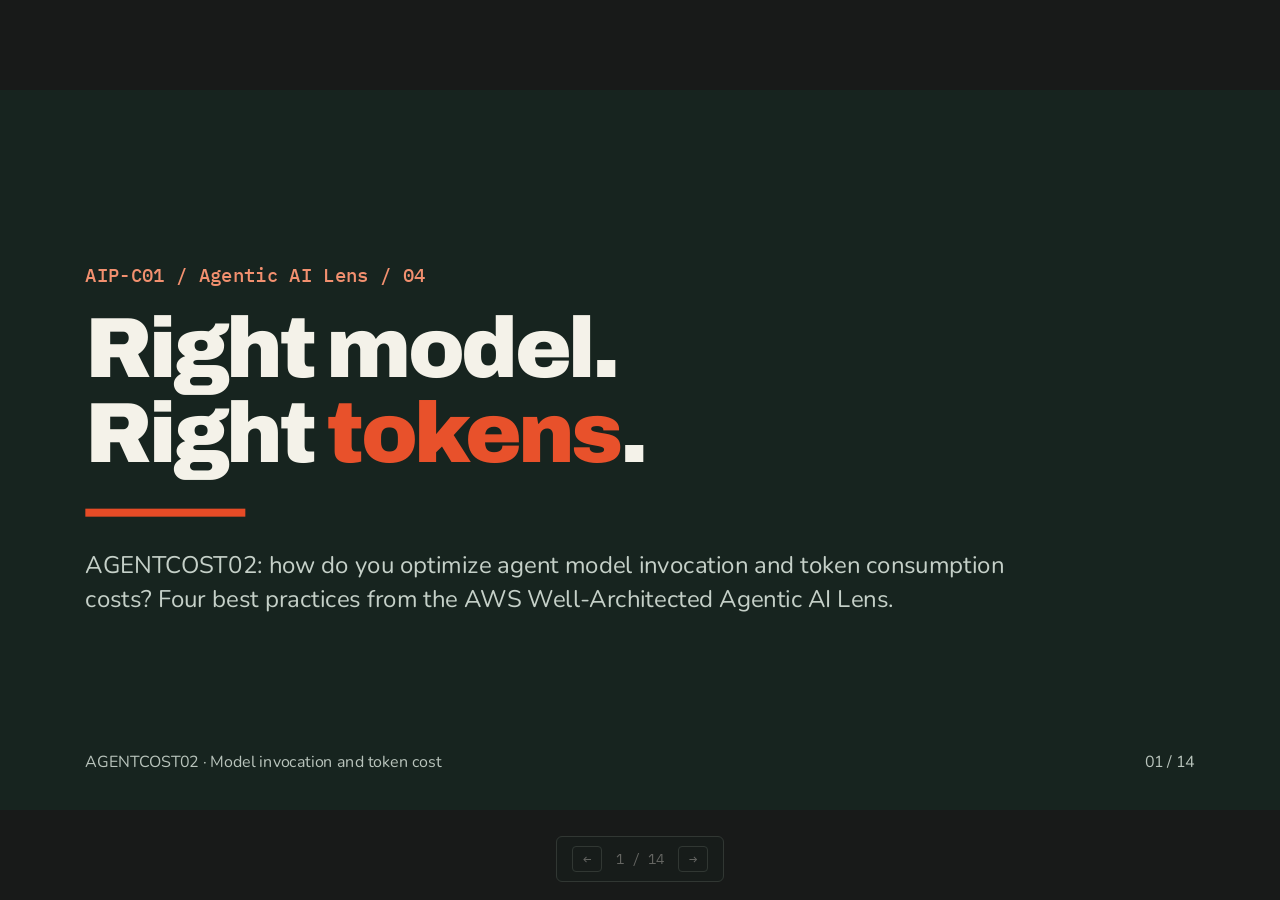
==== slides/04-agent-cost-models-tokens/index.html @ 296811a7 "Add AIP-C01 exam demos, slides, and coverage map - Add exam_app.py, a second Streamlit app with six " ====
<!doctype html>
<html lang="en">
<head>
<meta charset="utf-8"><meta name="viewport" content="width=device-width,initial-scale=1">
<title>Agent model and token cost — Right model, right tokens (AGENTCOST02)</title>
<link href="https://fonts.googleapis.com/css2?family=Archivo:wght@400;600;800;900&family=IBM+Plex+Mono:wght@400;500&family=Nunito:wght@400;600;700&display=swap" rel="stylesheet">
<style>
/* === FIXED 16:9 STAGE ===
   Slides are authored at 1920x1080 and scaled as a whole, like slides/01-bedrock-inference.
   Generated from the deck's shared stylesheet plus one <section> per slide. */
html,body{width:100%;height:100%;margin:0;overflow:hidden;background:#181a19}
.deck-viewport{position:fixed;inset:0;overflow:hidden;background:#181a19}
.deck-stage{position:absolute;left:0;top:0;width:1920px;height:1080px;overflow:hidden;transform-origin:0 0;background:#f4f2e9}
.slide{position:absolute;left:0;top:0;width:1920px;height:1080px;box-sizing:border-box;overflow:hidden;visibility:hidden;opacity:0;pointer-events:none}
.slide.active{visibility:visible;opacity:1;pointer-events:auto}
aside{display:none}
ul,ol{margin:0;padding-left:44px}

/* === SLIDE LOOK (shared deck.css) === */
/* How AWS SAM works: shared look. Palette matches slides/01-bedrock-inference.
   Light slide #f4f2e9, dark slide #17241f, accent #e64b26 (fills, large type),
   #b8330f for small accent text so it holds 4.5:1 on the light tone. */

body { font-family: 'Nunito', Arial, sans-serif; color: #17241f; }
h1, h2, h3, p { margin: 0; }

section { display: flex; flex-direction: column; padding: 128px 128px 160px; background: #f4f2e9; color: #17241f; }
section.dark { background: #17241f; color: #f4f2e9; }

/* Type scale: 128 / 72 / 40 / 30 / 26 / 24 */
h1 { font-family: 'Archivo', Arial, sans-serif; font-size: 128px; font-weight: 900; line-height: 1; letter-spacing: -5px; }
h2 { font-family: 'Archivo', Arial, sans-serif; font-size: 72px; font-weight: 800; line-height: 1.05; letter-spacing: -2px; }
h3 { font-family: 'Archivo', Arial, sans-serif; font-size: 40px; font-weight: 800; line-height: 1.1; letter-spacing: -1px; }

.eyebrow { font-family: 'IBM Plex Mono', 'Courier New', monospace; font-size: 28px; font-weight: 500; color: #b8330f; margin-bottom: 28px; }
section.dark .eyebrow { color: #f2906f; }
.accent { color: #e8512b; }
.hl { color: #f2906f; }
.lede { font-size: 36px; line-height: 1.4; color: #526057; }
section.dark .lede { color: #c5d0c8; }
.body { font-size: 30px; line-height: 1.4; color: #17241f; }
section.dark .body { color: #e6eae4; }
.stripe { width: 240px; height: 12px; background: #e64b26; margin: 48px 0; }

/* Footer: one pinned row */
.footer { position: absolute; left: 128px; bottom: 56px; width: 1664px; height: 32px; display: flex; justify-content: space-between; }
.footer p { font-size: 24px; color: #526057; }
section.dark .footer p { color: #b9c4bc; }

/* Card rows */
.cards { display: flex; gap: 32px; margin-top: 56px; }
.card { flex: 1; display: flex; flex-direction: column; gap: 18px; padding: 36px; background: #f9f8f1; border: 2px solid #c8cec3; }
.card .tag { font-family: 'IBM Plex Mono', 'Courier New', monospace; font-size: 24px; font-weight: 500; color: #b8330f; }
.cmd { font-family: 'IBM Plex Mono', 'Courier New', monospace; font-size: 24px; font-weight: 500; color: #17241f; background: #dce9d4; padding: 12px 16px; }
section.dark .card { background: #22332b; border-color: #3b4b43; }
section.dark .card .tag { color: #f2906f; }
section.dark .card .cmd { background: #2f433a; color: #f4f2e9; }

/* Statement band */
.band { margin-top: 48px; padding: 28px 36px; background: #17241f; color: #f4f2e9; font-size: 30px; line-height: 1.4; }
section.dark .band { background: #f4f2e9; color: #17241f; }

/* Pipeline of steps */
.flow { display: flex; margin-top: 56px; }
.step { flex: 1; display: flex; flex-direction: column; gap: 14px; padding: 32px 28px; background: #f9f8f1; border: 2px solid #c8cec3; }
.step .body { font-size: 28px; }
.step .num { font-family: 'IBM Plex Mono', 'Courier New', monospace; font-size: 28px; font-weight: 500; color: #b8330f; }
.step.final { background: #17241f; border-color: #17241f; color: #f4f2e9; }
.step.final .num { color: #f2906f; }
.step.final .cmd { background: #2f433a; color: #f4f2e9; }
.step.final .body { color: #e6eae4; }
.arrow { width: 64px; align-self: center; text-align: center; font-family: 'IBM Plex Mono', 'Courier New', monospace; font-size: 44px; font-weight: 500; color: #e64b26; }

/* Two columns */
.cols { display: flex; gap: 64px; margin-top: 56px; }
.col { flex: 1; display: flex; flex-direction: column; gap: 24px; }
.list { font-size: 32px; line-height: 1.4; color: #17241f; }
.list li { margin-top: 14px; margin-bottom: 14px; }

/* Terminal block */
.term { padding: 36px 40px; background: #17241f; }
.ln { font-family: 'IBM Plex Mono', 'Courier New', monospace; font-size: 26px; line-height: 1.55; color: #f4f2e9; }
.ln.dim { color: #a9b9ad; }
.ln.hot { color: #f2906f; }
.ln.i1 { padding-left: 36px; }
.ln.i2 { padding-left: 72px; }

/* Tables */
table { margin-top: 48px; width: 1664px; font-family: 'Nunito', Arial, sans-serif; font-size: 30px; color: #17241f; border-collapse: collapse; }
th, td { padding: 22px 24px; text-align: left; border-bottom: 1px solid #c8cec3; vertical-align: top; }
th { color: #526057; font-weight: 700; }

/* Architecture row */
.arch { display: flex; align-items: center; margin-top: 56px; }
.node { display: flex; flex-direction: column; gap: 10px; padding: 28px; background: #f9f8f1; border: 2px solid #c8cec3; }
.node.wide { flex: 1; }
.node.core { background: #dce9d4; border-color: #9fbf93; }
.node .tag { font-family: 'IBM Plex Mono', 'Courier New', monospace; font-size: 24px; font-weight: 500; color: #b8330f; }
.node h3 { font-size: 34px; }
.node .small { font-size: 26px; line-height: 1.35; color: #3b4a42; }
.arch .col { flex: 1.25; gap: 24px; }

/* === NAVIGATION === */
.deck-controls{position:fixed;left:50%;bottom:18px;transform:translateX(-50%);display:flex;align-items:center;gap:14px;padding:9px 15px;background:#17241f;color:#f4f2e9;border:1px solid #617165;border-radius:6px;font:14px 'IBM Plex Mono',monospace;white-space:nowrap;opacity:.35;transition:opacity .2s}
.deck-controls:hover,.deck-controls:focus-within{opacity:1}
.deck-controls button{font:inherit;color:inherit;background:none;border:1px solid #617165;border-radius:4px;padding:3px 10px;cursor:pointer}
.deck-controls button:hover{background:#2f433a}

/* === PRINT: one slide per page === */
@media print{
  @page{size:1920px 1080px;margin:0}
  html,body{width:1920px;height:auto;overflow:visible;background:#fff}
  .deck-viewport{position:static;overflow:visible}
  .deck-stage{position:static;width:auto;height:auto;transform:none!important;overflow:visible}
  .slide{position:relative;visibility:visible;opacity:1;pointer-events:auto;break-after:page;page-break-after:always}
  .slide:last-child{break-after:auto;page-break-after:auto}
  .deck-controls{display:none!important}
}

/* === Additions for the Agentic AI Lens cost decks === */
.stat { display: flex; flex-direction: column; gap: 8px; padding: 26px 34px; background: #f9f8f1; border: 2px solid #c8cec3; }
.stat .big { font-family: 'Archivo', Arial, sans-serif; font-size: 84px; font-weight: 900; line-height: 1; letter-spacing: -3px; color: #e64b26; }
.stat .body { font-size: 26px; line-height: 1.35; }
section.dark .stat { background: #22332b; border-color: #3b4b43; }
section.dark table, section.dark th, section.dark td { color: #e6eae4; border-color: #3b4b43; }
section.dark th { color: #c5d0c8; }
.rk { font-family: 'IBM Plex Mono', 'Courier New', monospace; font-size: 24px; font-weight: 500; color: #3b4a42; }
.rk.hi { color: #b8330f; font-weight: 700; }
section.dark .rk.hi { color: #f2906f; }
td .mono { font-family: 'IBM Plex Mono', 'Courier New', monospace; font-size: 0.86em; color: #b8330f; }
.col.narrow { flex: .7; }
.cards.tight { gap: 24px; }
.cards.tight .card { padding: 30px; }
.cards.tight .body { font-size: 26px; }
</style>
</head>
<body>
<div class="deck-viewport"><main class="deck-stage" id="deckStage">
<section id="cover" class="slide dark" style="justify-content: center;">
<p class="eyebrow">AIP-C01 / Agentic AI Lens / 04</p>
<h1>Right model.<br>Right <span class="accent">tokens</span>.</h1>
<div class="stripe"></div>
<p class="lede" style="width: 1400px;">AGENTCOST02: how do you optimize agent model invocation and token consumption costs? Four best practices from the AWS Well-Architected Agentic AI Lens.</p>
<div class="footer"><p>AGENTCOST02 · Model invocation and token cost</p><p>01 / 14</p></div>
<aside>Frame the talk: foundation model spend can dominate an agentic budget. This deck covers what each call costs: which model, how many tokens, whether you needed to call at all, and whether a customized model would be cheaper. The previous deck (AGENTCOST01) covers how many calls the reasoning loop makes.</aside>
</section>
<section id="question" class="slide">
<p class="eyebrow">01 / The question</p>
<h2>Model calls dominate the bill.</h2>
<div class="cards">
<div class="card"><p class="tag">MATCH</p><h3>Fit model to task</h3><p class="body">Cheap models for routine classification and formatting. Premium models only where the reasoning needs them.</p></div>
<div class="card"><p class="tag">TRIM</p><h3>Shrink every call</h3><p class="body">Keep prompts, tool descriptions and output length to the minimum that preserves decision quality.</p></div>
<div class="card"><p class="tag">REUSE</p><h3>Cache and specialize</h3><p class="body">Serve repeats from caches. Run high-volume recurring tasks on customized models.</p></div>
</div>
<div class="band">Measure <span class="hl">cost per correct response</span>, token use, cache hit rate and escalation rate, per model tier.</div>
<div class="footer"><p>AGENTCOST02 · Model invocation and token cost</p><p>02 / 14</p></div>
<aside>The Lens says teams that right-size model selection to task complexity and optimize token consumption per invocation can reduce cost without sacrificing decision quality. The common issues are: every call defaults to the most capable model, system prompts and tool catalogs grow unreviewed, caching is treated as one-time setup, customization is pursued on low-volume work where training never pays back, and cost is tracked only in aggregate.</aside>
</section>
<section id="map" class="slide">
<p class="eyebrow">02 / The four practices</p>
<h2>One question, four levers.</h2>
<table style="font-size: 28px;">
<tr><th style="width: 15%;">ID</th><th style="width: 33%;">Practice</th><th style="width: 12%;">Risk</th><th style="width: 40%;">The lever</th></tr>
<tr><td><span class="mono">BP01</span></td><td>Tiered model selection</td><td><span class="rk hi">High</span></td><td>Cheapest capable model, escalate on doubt</td></tr>
<tr><td><span class="mono">BP02</span></td><td>Efficient prompts</td><td><span class="rk">Medium</span></td><td>Compress, load tools dynamically, cap output</td></tr>
<tr><td><span class="mono">BP03</span></td><td>Intelligent caching</td><td><span class="rk hi">High</span></td><td>Prompt, semantic and plan-template caches</td></tr>
<tr><td><span class="mono">BP04</span></td><td>Model customization</td><td><span class="rk hi">High</span></td><td>Smaller specialist for high-volume tasks</td></tr>
</table>
<div class="band">Three of the four are rated <span class="hl">High</span> risk if not established.</div>
<div class="footer"><p>AGENTCOST02 · Model invocation and token cost</p><p>03 / 14</p></div>
<aside>Each is a numbered best practice under AGENTCOST02. The risk column is the Lens rating for not establishing the practice: High for tiered model selection, caching and customization, Medium for prompt engineering.</aside>
</section>
<section id="bp01-tiers" class="slide">
<p class="eyebrow">BP01 / Tiered selection</p>
<h2>Classify the task, then pick the tier.</h2>
<table style="font-size: 28px;">
<tr><th style="width: 18%;">Tier</th><th style="width: 52%;">Typical work</th><th style="width: 30%;">Example score</th></tr>
<tr><td>Simple</td><td>Classification, format conversion, intent extraction</td><td><span class="mono">below 0.3</span></td></tr>
<tr><td>Moderate</td><td>Multi-step reasoning, summarization</td><td><span class="mono">0.3 to 0.7</span></td></tr>
<tr><td>Complex</td><td>Open-ended analysis, multi-constraint optimization</td><td><span class="mono">above 0.7</span></td></tr>
</table>
<div class="band">A pre-classifier scores input length, format, constraint count and reasoning depth. It must <span class="hl">cost less than the tier price gap</span>.</div>
<div class="footer"><p>AGENTCOST02 · Model invocation and token cost</p><p>04 / 14</p></div>
<aside>Treating every invocation the same means paying complex-class prices for lightweight work. The pre-classifier can be rules or a small model. The score thresholds shown are the example values from the Lens, so tune them to your own task distribution. Also route document extraction to Amazon Bedrock Data Automation and audio interactions to Amazon Nova Sonic instead of sending raw images or audio to an expensive general-purpose model.</aside>
</section>
<section id="bp01-cascade" class="slide">
<p class="eyebrow">BP01 / Cascade</p>
<h2>Escalate on doubt, not by default.</h2>
<div class="flow">
<div class="step"><p class="num">01</p><h3>Try low</h3><p class="body">The cheapest capable model answers and self-assesses a confidence score.</p></div>
<p class="arrow">→</p>
<div class="step"><p class="num">02</p><h3>Escalate</h3><p class="body">Below threshold, move up one tier. Do not retry at the same tier.</p></div>
<p class="arrow">→</p>
<div class="step"><p class="num">03</p><h3>Fall back</h3><p class="body">Primary, secondary, tertiary models. Timeout or failure moves up a tier.</p></div>
<p class="arrow">→</p>
<div class="step final"><p class="num">04</p><h3>Review</h3><p class="body">Quarterly: inspect escalation rates in Cost Explorer and CloudWatch.</p></div>
</div>
<div class="band">Benchmark with <span class="hl">AgentCore Evaluations</span> on your own task mix, measuring cost per correct response.</div>
<div class="footer"><p>AGENTCOST02 · Model invocation and token cost</p><p>05 / 14</p></div>
<aside>Cascading means the lower-tier model returns a self-assessed confidence and the request escalates only below the configured threshold. Fallback chains per task category move up a tier on timeout or failure instead of retrying the same model. Review routing policies quarterly using AWS Cost Explorer and CloudWatch dashboards, and adjust tiers when thresholds look mis-tuned. Specialized models can be both more accurate and cheaper than general-purpose ones for domain tasks, so include them in the benchmark.</aside>
</section>
<section id="bp01-pricing" class="slide">
<p class="eyebrow">BP01 / Pricing tier</p>
<h2>Pricing tier is a separate dial from model size.</h2>
<div class="cards tight">
<div class="card"><p class="tag">FLEX</p><h3>Dev and test</h3><p class="body">For development and testing.</p></div>
<div class="card"><p class="tag">STANDARD</p><h3>Production</h3><p class="body">For production agents.</p></div>
<div class="card"><p class="tag">PRIORITY</p><h3>Latency-critical</h3><p class="body">Only for user-facing interactions that need it.</p></div>
<div class="card"><p class="tag">BATCH</p><h3>Up to 50% off</h3><p class="body">Reports, enrichment and offline evaluation.</p></div>
<div class="card"><p class="tag">RESERVED</p><h3>30 to 50% off</h3><p class="body">Commit for steady, high-volume workloads.</p></div>
</div>
<div class="band">Use <span class="hl">Amazon Bedrock batch inference</span> for anything that does not need an immediate answer.</div>
<div class="footer"><p>AGENTCOST02 · Model invocation and token cost</p><p>06 / 14</p></div>
<aside>Select the pricing tier per environment: Flex for development and testing, Standard for production, and Priority only for latency-sensitive user-facing agents. Batch inference can save up to 50 percent for non-time-sensitive work such as report generation, data enrichment and offline evaluation. Reserved Tier commitments are quoted at 30 to 50 percent savings for consistent high-volume workloads. Treat the percentages as the Lens's guidance and check current Bedrock pricing before you plan around them.</aside>
</section>
<section id="bp02" class="slide">
<p class="eyebrow">BP02 / Prompt engineering</p>
<h2>Every prompt token is paid on every call.</h2>
<div class="cols">
<div class="col narrow">
<div class="card"><p class="tag">SUGGESTED CONTEXT SPLIT</p>
<table style="margin-top: 0; width: 100%; font-size: 28px;">
<tr><td>System prompt</td><td><span class="mono">20 to 30%</span></td></tr>
<tr><td>User context</td><td><span class="mono">30 to 40%</span></td></tr>
<tr><td>Few-shot examples</td><td><span class="mono">10 to 20%</span></td></tr>
<tr><td>Agent scratchpad</td><td><span class="mono">20 to 30%</span></td></tr>
</table></div>
</div>
<div class="col">
<ul class="list" style="font-size: 30px;">
<li>Replace verbose instructions with structured directives.</li>
<li>Go zero-shot first. Add two or three examples chosen by semantic similarity.</li>
<li>State the output format and maximum length, and set a hard token cap.</li>
</ul>
</div>
</div>
<div class="band">Compression is a <span class="hl">fixed-cost cut</span>: it compounds across every invocation.</div>
<div class="footer"><p>AGENTCOST02 · Model invocation and token cost</p><p>07 / 14</p></div>
<aside>Audit prompts with AgentCore Observability to measure token footprints, then tighten role definitions and remove redundancy. The context split is the suggested allocation from the Lens, not a rule: system prompt 20 to 30 percent, user context 30 to 40, few-shot examples 10 to 20, agent scratchpad 20 to 30. Explicit formatting directives control output cost, and model-specific token limit parameters put a hard cap on response size.</aside>
</section>
<section id="bp02-steps" class="slide">
<p class="eyebrow">BP02 / Steps</p>
<h2>Six steps to a lean prompt.</h2>
<table style="font-size: 24px; margin-top: 36px;">
<tr><th style="width: 4%;">#</th><th style="width: 29%;">Step</th><th style="width: 40%;">What to do</th><th style="width: 27%;">AWS service</th></tr>
<tr><td>1</td><td>Audit and compress</td><td>Measure token footprint first</td><td><span class="mono">AgentCore Observability</span></td></tr>
<tr><td>2</td><td>Load tools dynamically</td><td>Show only relevant tools per call</td><td><span class="mono">Gateway Semantic Tool Selection</span></td></tr>
<tr><td>3</td><td>Constrain output</td><td>Format directives plus token limits</td><td>Model parameters</td></tr>
<tr><td>4</td><td>Manage multi-turn state</td><td>No hand-built history</td><td><span class="mono">AgentCore Memory</span></td></tr>
<tr><td>5</td><td>Trim few-shot examples</td><td>Two or three, by similarity</td><td><span class="mono">Amazon S3</span> library</td></tr>
<tr><td>6</td><td>Version prompts</td><td>Tokens and success rate per version</td><td><span class="mono">Cost Explorer</span> review</td></tr>
</table>
<div class="footer"><p>AGENTCOST02 · Model invocation and token cost</p><p>08 / 14</p></div>
<aside>Step two is where tool catalogs stop growing the fixed cost: AgentCore Gateway uses MCP-based Semantic Tool Selection to present only relevant tools, and tool descriptions are compressed to a name, a one-sentence description and a concise parameter schema. Step five loads examples dynamically from an Amazon S3 hosted library by semantic similarity. Step six treats prompts as versioned artifacts, recording token count, task success rate and cost per task for each version, with a monthly review of cumulative savings against cost-per-task targets.</aside>
</section>
<section id="bp03" class="slide">
<p class="eyebrow">BP03 / Caching</p>
<h2>Cache at three layers.</h2>
<div class="cards">
<div class="card"><p class="tag">PROMPT CACHE</p><h3>Stable prefix</h3><p class="body">Bedrock prompt caching for system prompts and tool descriptions. Dynamic content breaks the prefix, so move it out.</p></div>
<div class="card"><p class="tag">SEMANTIC CACHE</p><h3>Equivalent requests</h3><p class="body">Embed the request, search OpenSearch Serverless, and reuse the answer above a similarity threshold such as cosine 0.95.</p></div>
<div class="card"><p class="tag">PLAN TEMPLATES</p><h3>Recurring plans</h3><p class="body">Key plans by task type and parameter signature, then fill in current parameters instead of re-planning.</p></div>
</div>
<div class="band">Each layer fails differently: <span class="hl">broken prefixes, weak thresholds, one-size TTLs</span>.</div>
<div class="footer"><p>AGENTCOST02 · Model invocation and token cost</p><p>09 / 14</p></div>
<aside>Prompt caching is the highest-impact layer for large stable system prompts; turn it on for agents whose system prompts exceed about 1,000 tokens. A higher similarity threshold reduces false positives but also reduces hit rate, so set it per task type. Plan template examples from the Lens are an onboarding checklist, a support triage decomposition and a reporting workflow plan.</aside>
</section>
<section id="bp03-keep" class="slide">
<p class="eyebrow">BP03 / Keep it honest</p>
<h2>Caches need invalidation and alarms.</h2>
<div class="cols">
<div class="col">
<ul class="list" style="font-size: 30px;">
<li>Purge entries on events when source data changes, so aggressive caching is safe for moderately volatile data.</li>
<li>Set a TTL per task type, so time-sensitive data is not served stale.</li>
<li>Accept quantized embeddings only if task success drops less than 2%.</li>
<li>Alarm on hit rate per layer in CloudWatch.</li>
</ul>
</div>
<div class="col narrow">
<div class="card"><p class="tag">ANTI-PATTERNS</p><p class="body">Identical prompts at full input price.</p><p class="body">Exact-match lookups that miss rephrased requests.</p><p class="body">One TTL for every task.</p></div>
</div>
</div>
<div class="footer"><p>AGENTCOST02 · Model invocation and token cost</p><p>10 / 14</p></div>
<aside>Event-driven invalidation purges entries when source data changes. Build CloudWatch dashboards and alarms for hit rates across the prompt, semantic and plan-template caches, and use AWS Cost Explorer for the savings view. AgentCore Memory session identifiers also keep multi-turn state without manual history concatenation, which is a related way to stop re-sending the same tokens.</aside>
</section>
<section id="bp04-math" class="slide">
<p class="eyebrow">BP04 / Customization</p>
<h2>Customize only when it pays back.</h2>
<div class="cols">
<div class="col">
<div class="term">
<p class="ln dim">break-even (months) =</p>
<p class="ln hot">(training + quarterly refresh × quarters)</p>
<p class="ln hot">÷ monthly inference savings</p>
<p class="ln dim">&nbsp;</p>
<p class="ln">$5,000 run, $400/month saved</p>
<p class="ln hot">→ break-even at month 13</p>
</div>
<p class="body">Acceptable for a multi-year workload, not for an experiment.</p>
</div>
<div class="col narrow">
<div class="stat"><p class="big">$500+</p><p class="body">monthly inference cost for the task</p></div>
<div class="stat"><p class="big">10k+</p><p class="body">invocations a month: typically 6 to 12 months to break even</p></div>
</div>
</div>
<div class="footer"><p>AGENTCOST02 · Model invocation and token cost</p><p>11 / 14</p></div>
<aside>Start with the break-even analysis. The Lens example says monthly inference cost above 500 dollars and volume above 10,000 invocations a month typically reaches break-even within 6 to 12 months. The worked example in the formula is a 5,000 dollar training run saving 400 dollars a month: 5,000 divided by 400 is 12.5, so it breaks even at month 13, ignoring refresh cost. Customization pays off when volume and task stability are both high, and it does not pay off on low-volume categories.</aside>
</section>
<section id="bp04-flow" class="slide">
<p class="eyebrow">BP04 / Pipeline</p>
<h2>Treat customization as a pipeline.</h2>
<div class="flow">
<div class="step"><p class="num">01</p><h3>Curate</h3><p class="body">500 to 1,000 examples per task from filtered production logs: no errors, p50 to p90 latency. Store in S3.</p></div>
<p class="arrow">→</p>
<div class="step"><p class="num">02</p><h3>Train</h3><p class="body">Distill a large teacher into a small student. Bedrock customization, or SageMaker AI with QLoRA.</p></div>
<p class="arrow">→</p>
<div class="step"><p class="num">03</p><h3>A/B test</h3><p class="body">Custom Model Import, then split traffic in AgentCore Runtime. Score both arms with Evaluations.</p></div>
<p class="arrow">→</p>
<div class="step final"><p class="num">04</p><h3>Refresh</h3><p class="body">Quarterly retrain. A/B validation is the promotion gate.</p></div>
</div>
<div class="band">Track latency, token cost and quality side by side, so savings never <span class="hl">mask a quality drop</span>.</div>
<div class="footer"><p>AGENTCOST02 · Model invocation and token cost</p><p>12 / 14</p></div>
<aside>Training data comes from filtered production logs of high-confidence, successful completions, with a sample reviewed manually; the Lens warns against fine-tuning on synthetic data that misrepresents production. QLoRA quantizes base weights to four bits and trains only adapters, which makes single-GPU fine-tuning practical. Options named are Amazon Bedrock model customization jobs, Amazon SageMaker AI Training Jobs with QLoRA, and Amazon Bedrock Custom Model Import. Customization is a pipeline, not a one-off project: schedule quarterly refreshes and gate promotion on A/B validation so drift does not compound silently.</aside>
</section>
<section id="anti" class="slide dark">
<p class="eyebrow">Watch for these</p>
<h2>Anti-patterns across the four.</h2>
<div class="cards tight">
<div class="card"><p class="tag">BP01</p><h3>One big model</h3><p class="body">Largest model for every task. Hard-coded assignments. No per-tier cost view.</p></div>
<div class="card"><p class="tag">BP02</p><h3>Bloated prompts</h3><p class="body">Long personas. Every tool on every call. Unbounded output. Unversioned prompts.</p></div>
<div class="card"><p class="tag">BP03</p><h3>Naive caching</h3><p class="body">Full-price repeats. Exact-match only. A single TTL for all tasks.</p></div>
<div class="card"><p class="tag">BP04</p><h3>Premature training</h3><p class="body">Synthetic data. Low-volume tasks. One-off projects. Traffic moved without A/B tests.</p></div>
</div>
<div class="band">Aggregate-only cost tracking hides these. <b>Break costs down by model tier.</b></div>
<div class="footer"><p>AGENTCOST02 · Model invocation and token cost</p><p>13 / 14</p></div>
<aside>Read across the four. BP01 uses the largest model everywhere and cannot see cost by tier. BP02 treats prompts as uncontrolled strings. BP03 caches by exact match or with one TTL. BP04 customizes models for work that will never repay the training cost or without validating quality.</aside>
</section>
<section id="metrics" class="slide dark">
<p class="eyebrow">Operate</p>
<h2>Track four numbers per model tier.</h2>
<table style="font-size: 28px;">
<tr><th style="width: 38%;">Metric</th><th style="width: 44%;">What it tells you</th><th style="width: 18%;">Practice</th></tr>
<tr><td>Cost per correct response</td><td>Whether a tier is worth its price</td><td><span class="mono">BP01</span></td></tr>
<tr><td>Escalation rate</td><td>Whether tier thresholds are mis-tuned</td><td><span class="mono">BP01</span></td></tr>
<tr><td>Cost per task, by prompt version</td><td>Whether compression is paying off</td><td><span class="mono">BP02</span></td></tr>
<tr><td>Cache hit rate, per layer</td><td>Whether caches are going stale</td><td><span class="mono">BP03</span></td></tr>
</table>
<div class="band">Related: AGENTCOST01, AGENTCOST03, AGENTCOST05. Source: AWS Well-Architected Agentic AI Lens.</div>
<div class="footer"><p>AGENTCOST02 · Model invocation and token cost</p><p>14 / 14</p></div>
<aside>Close on measurement. The Lens names cost per correct response, token consumption, cache hit rate and cascade escalation rate as the things to track per model tier. For customized models, add inference savings alongside decision quality so a cheaper tier never hides a quality loss. The best practices cross-reference AGENTCOST01, AGENTCOST03 and AGENTCOST05; see the related list on each practice page. Source for the whole deck: the AGENTCOST02 pages of the AWS Well-Architected Framework Agentic AI Lens.</aside>
</section>
</main></div>
<nav class="deck-controls" aria-label="Slide navigation"><button id="prev" aria-label="Previous slide">←</button><span id="counter" aria-live="polite"></span><button id="next" aria-label="Next slide">→</button></nav>
<script>
/* Arrow keys, PageUp/PageDown, Space, Home and End move between slides; the slide number is kept in the URL hash. */
(function () {
  var slides = Array.prototype.slice.call(document.querySelectorAll('.slide'));
  var stage = document.getElementById('deckStage');
  var counter = document.getElementById('counter');
  var current = 0;
  function fit() {
    var f = Math.min(innerWidth / 1920, innerHeight / 1080);
    stage.style.transform = 'translate(' + (innerWidth - 1920 * f) / 2 + 'px,' + (innerHeight - 1080 * f) / 2 + 'px) scale(' + f + ')';
  }
  function show(n) {
    current = Math.max(0, Math.min(n, slides.length - 1));
    slides.forEach(function (s, k) {
      s.classList.toggle('active', k === current);
      s.setAttribute('aria-hidden', String(k !== current));
    });
    counter.textContent = (current + 1) + ' / ' + slides.length;
    try { history.replaceState(null, '', '#' + (current + 1)); } catch (e) {}
  }
  document.getElementById('prev').onclick = function () { show(current - 1); };
  document.getElementById('next').onclick = function () { show(current + 1); };
  addEventListener('keydown', function (e) {
    if (e.metaKey || e.ctrlKey || e.altKey) return;
    var k = e.key;
    if (k === 'ArrowRight' || k === 'PageDown' || k === ' ') { e.preventDefault(); show(current + 1); }
    else if (k === 'ArrowLeft' || k === 'PageUp') { e.preventDefault(); show(current - 1); }
    else if (k === 'Home') show(0);
    else if (k === 'End') show(slides.length - 1);
  });
  addEventListener('resize', fit);
  fit();
  show((parseInt(location.hash.slice(1), 10) || 1) - 1);
})();
</script>
</body>
</html>
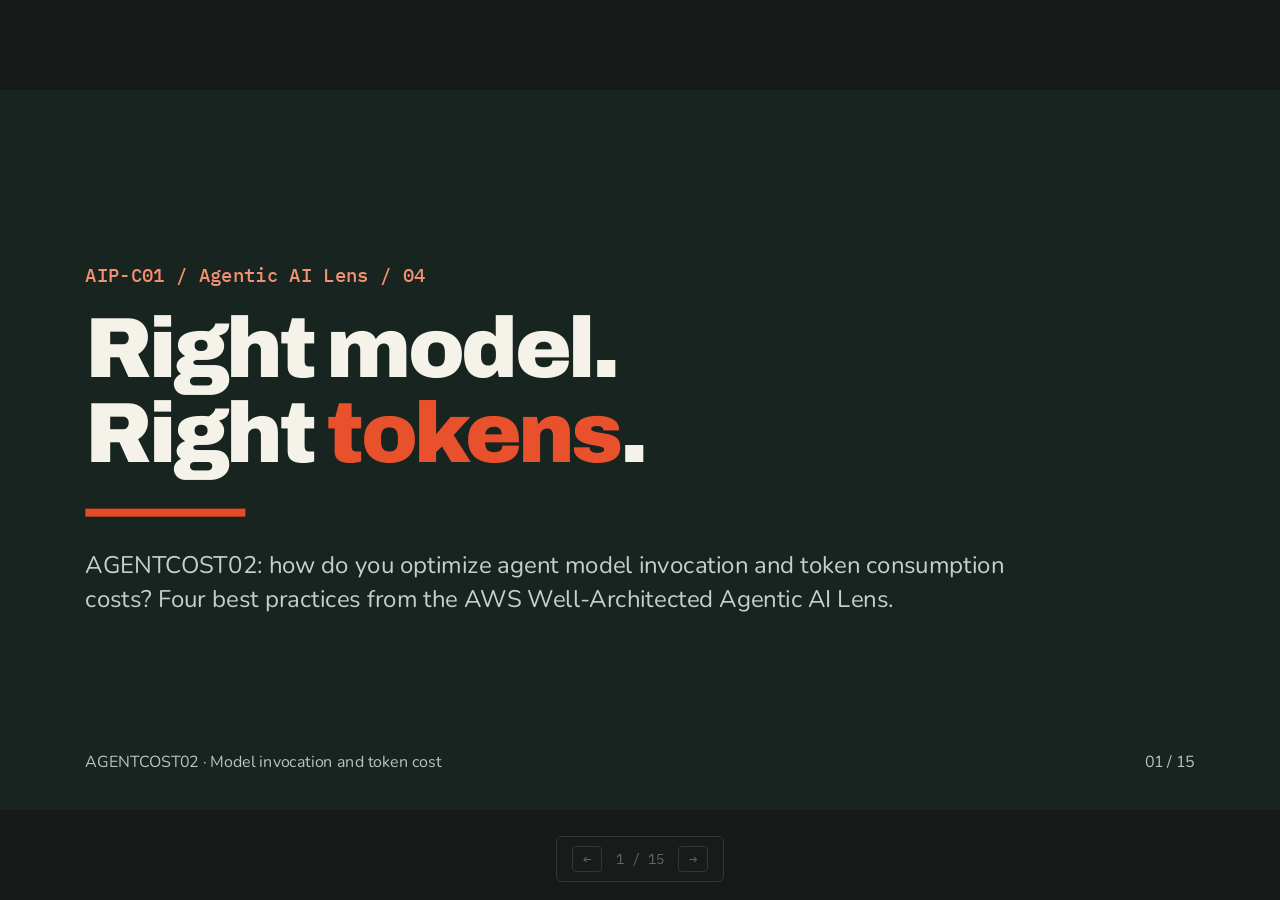
==== commit ac98f0f4: "Add MkDocs study site built from docs and slide decks - Add mkdocs.yml with MkDocs Material and a da" ====
--- a/slides/04-agent-cost-models-tokens/index.html
+++ b/slides/04-agent-cost-models-tokens/index.html
@@ -141,7 +141,7 @@
 <h1>Right model.<br>Right <span class="accent">tokens</span>.</h1>
 <div class="stripe"></div>
 <p class="lede" style="width: 1400px;">AGENTCOST02: how do you optimize agent model invocation and token consumption costs? Four best practices from the AWS Well-Architected Agentic AI Lens.</p>
-<div class="footer"><p>AGENTCOST02 · Model invocation and token cost</p><p>01 / 14</p></div>
+<div class="footer"><p>AGENTCOST02 · Model invocation and token cost</p><p>01 / 15</p></div>
 <aside>Frame the talk: foundation model spend can dominate an agentic budget. This deck covers what each call costs: which model, how many tokens, whether you needed to call at all, and whether a customized model would be cheaper. The previous deck (AGENTCOST01) covers how many calls the reasoning loop makes.</aside>
 </section>
 <section id="question" class="slide">
@@ -153,7 +153,7 @@
 <div class="card"><p class="tag">REUSE</p><h3>Cache and specialize</h3><p class="body">Serve repeats from caches. Run high-volume recurring tasks on customized models.</p></div>
 </div>
 <div class="band">Measure <span class="hl">cost per correct response</span>, token use, cache hit rate and escalation rate, per model tier.</div>
-<div class="footer"><p>AGENTCOST02 · Model invocation and token cost</p><p>02 / 14</p></div>
+<div class="footer"><p>AGENTCOST02 · Model invocation and token cost</p><p>02 / 15</p></div>
 <aside>The Lens says teams that right-size model selection to task complexity and optimize token consumption per invocation can reduce cost without sacrificing decision quality. The common issues are: every call defaults to the most capable model, system prompts and tool catalogs grow unreviewed, caching is treated as one-time setup, customization is pursued on low-volume work where training never pays back, and cost is tracked only in aggregate.</aside>
 </section>
 <section id="map" class="slide">
@@ -167,7 +167,7 @@
 <tr><td><span class="mono">BP04</span></td><td>Model customization</td><td><span class="rk hi">High</span></td><td>Smaller specialist for high-volume tasks</td></tr>
 </table>
 <div class="band">Three of the four are rated <span class="hl">High</span> risk if not established.</div>
-<div class="footer"><p>AGENTCOST02 · Model invocation and token cost</p><p>03 / 14</p></div>
+<div class="footer"><p>AGENTCOST02 · Model invocation and token cost</p><p>03 / 15</p></div>
 <aside>Each is a numbered best practice under AGENTCOST02. The risk column is the Lens rating for not establishing the practice: High for tiered model selection, caching and customization, Medium for prompt engineering.</aside>
 </section>
 <section id="bp01-tiers" class="slide">
@@ -180,7 +180,7 @@
 <tr><td>Complex</td><td>Open-ended analysis, multi-constraint optimization</td><td><span class="mono">above 0.7</span></td></tr>
 </table>
 <div class="band">A pre-classifier scores input length, format, constraint count and reasoning depth. It must <span class="hl">cost less than the tier price gap</span>.</div>
-<div class="footer"><p>AGENTCOST02 · Model invocation and token cost</p><p>04 / 14</p></div>
+<div class="footer"><p>AGENTCOST02 · Model invocation and token cost</p><p>04 / 15</p></div>
 <aside>Treating every invocation the same means paying complex-class prices for lightweight work. The pre-classifier can be rules or a small model. The score thresholds shown are the example values from the Lens, so tune them to your own task distribution. Also route document extraction to Amazon Bedrock Data Automation and audio interactions to Amazon Nova Sonic instead of sending raw images or audio to an expensive general-purpose model.</aside>
 </section>
 <section id="bp01-cascade" class="slide">
@@ -196,7 +196,7 @@
 <div class="step final"><p class="num">04</p><h3>Review</h3><p class="body">Quarterly: inspect escalation rates in Cost Explorer and CloudWatch.</p></div>
 </div>
 <div class="band">Benchmark with <span class="hl">AgentCore Evaluations</span> on your own task mix, measuring cost per correct response.</div>
-<div class="footer"><p>AGENTCOST02 · Model invocation and token cost</p><p>05 / 14</p></div>
+<div class="footer"><p>AGENTCOST02 · Model invocation and token cost</p><p>05 / 15</p></div>
 <aside>Cascading means the lower-tier model returns a self-assessed confidence and the request escalates only below the configured threshold. Fallback chains per task category move up a tier on timeout or failure instead of retrying the same model. Review routing policies quarterly using AWS Cost Explorer and CloudWatch dashboards, and adjust tiers when thresholds look mis-tuned. Specialized models can be both more accurate and cheaper than general-purpose ones for domain tasks, so include them in the benchmark.</aside>
 </section>
 <section id="bp01-pricing" class="slide">
@@ -210,7 +210,7 @@
 <div class="card"><p class="tag">RESERVED</p><h3>30 to 50% off</h3><p class="body">Commit for steady, high-volume workloads.</p></div>
 </div>
 <div class="band">Use <span class="hl">Amazon Bedrock batch inference</span> for anything that does not need an immediate answer.</div>
-<div class="footer"><p>AGENTCOST02 · Model invocation and token cost</p><p>06 / 14</p></div>
+<div class="footer"><p>AGENTCOST02 · Model invocation and token cost</p><p>06 / 15</p></div>
 <aside>Select the pricing tier per environment: Flex for development and testing, Standard for production, and Priority only for latency-sensitive user-facing agents. Batch inference can save up to 50 percent for non-time-sensitive work such as report generation, data enrichment and offline evaluation. Reserved Tier commitments are quoted at 30 to 50 percent savings for consistent high-volume workloads. Treat the percentages as the Lens's guidance and check current Bedrock pricing before you plan around them.</aside>
 </section>
 <section id="bp02" class="slide">
@@ -235,7 +235,7 @@
 </div>
 </div>
 <div class="band">Compression is a <span class="hl">fixed-cost cut</span>: it compounds across every invocation.</div>
-<div class="footer"><p>AGENTCOST02 · Model invocation and token cost</p><p>07 / 14</p></div>
+<div class="footer"><p>AGENTCOST02 · Model invocation and token cost</p><p>07 / 15</p></div>
 <aside>Audit prompts with AgentCore Observability to measure token footprints, then tighten role definitions and remove redundancy. The context split is the suggested allocation from the Lens, not a rule: system prompt 20 to 30 percent, user context 30 to 40, few-shot examples 10 to 20, agent scratchpad 20 to 30. Explicit formatting directives control output cost, and model-specific token limit parameters put a hard cap on response size.</aside>
 </section>
 <section id="bp02-steps" class="slide">
@@ -250,7 +250,7 @@
 <tr><td>5</td><td>Trim few-shot examples</td><td>Two or three, by similarity</td><td><span class="mono">Amazon S3</span> library</td></tr>
 <tr><td>6</td><td>Version prompts</td><td>Tokens and success rate per version</td><td><span class="mono">Cost Explorer</span> review</td></tr>
 </table>
-<div class="footer"><p>AGENTCOST02 · Model invocation and token cost</p><p>08 / 14</p></div>
+<div class="footer"><p>AGENTCOST02 · Model invocation and token cost</p><p>08 / 15</p></div>
 <aside>Step two is where tool catalogs stop growing the fixed cost: AgentCore Gateway uses MCP-based Semantic Tool Selection to present only relevant tools, and tool descriptions are compressed to a name, a one-sentence description and a concise parameter schema. Step five loads examples dynamically from an Amazon S3 hosted library by semantic similarity. Step six treats prompts as versioned artifacts, recording token count, task success rate and cost per task for each version, with a monthly review of cumulative savings against cost-per-task targets.</aside>
 </section>
 <section id="bp03" class="slide">
@@ -262,8 +262,35 @@
 <div class="card"><p class="tag">PLAN TEMPLATES</p><h3>Recurring plans</h3><p class="body">Key plans by task type and parameter signature, then fill in current parameters instead of re-planning.</p></div>
 </div>
 <div class="band">Each layer fails differently: <span class="hl">broken prefixes, weak thresholds, one-size TTLs</span>.</div>
-<div class="footer"><p>AGENTCOST02 · Model invocation and token cost</p><p>09 / 14</p></div>
+<div class="footer"><p>AGENTCOST02 · Model invocation and token cost</p><p>09 / 15</p></div>
 <aside>Prompt caching is the highest-impact layer for large stable system prompts; turn it on for agents whose system prompts exceed about 1,000 tokens. A higher similarity threshold reduces false positives but also reduces hit rate, so set it per task type. Plan template examples from the Lens are an onboarding checklist, a support triage decomposition and a reporting workflow plan.</aside>
+</section>
+<section id="bp03-compare" class="slide">
+<p class="eyebrow">BP03 / Prompt vs semantic</p>
+<h2>One reuses the prompt, one the answer.</h2>
+<p class="rk hi" style="margin-top: 36px;">PROMPT CACHE · THE MODEL STILL RUNS</p>
+<div class="flow" style="margin-top: 12px;">
+<div class="step" style="padding: 22px 26px; gap: 8px;"><h3 style="font-size: 34px;">Request</h3><p class="body" style="font-size: 26px;">System prompt and tools, then the question.</p></div>
+<p class="arrow">→</p>
+<div class="step" style="padding: 22px 26px; gap: 8px;"><h3 style="font-size: 34px;">Checkpoint</h3><p class="body" style="font-size: 26px;">The matching prefix is read from the cache.</p></div>
+<p class="arrow">→</p>
+<div class="step" style="padding: 22px 26px; gap: 8px;"><h3 style="font-size: 34px;">Model runs</h3><p class="body" style="font-size: 26px;">Only the new tokens are processed.</p></div>
+<p class="arrow">→</p>
+<div class="step final" style="padding: 22px 26px; gap: 8px;"><h3 style="font-size: 34px;">Fresh answer</h3><p class="body" style="font-size: 26px;">Saves input cost and time to first token.</p></div>
+</div>
+<p class="rk hi" style="margin-top: 28px;">SEMANTIC CACHE · THE MODEL MAY NOT RUN</p>
+<div class="flow" style="margin-top: 12px;">
+<div class="step" style="padding: 22px 26px; gap: 8px;"><h3 style="font-size: 34px;">Embed</h3><p class="body" style="font-size: 26px;">Turn the question into a vector.</p></div>
+<p class="arrow">→</p>
+<div class="step" style="padding: 22px 26px; gap: 8px;"><h3 style="font-size: 34px;">Search</h3><p class="body" style="font-size: 26px;">Nearest stored question against the threshold.</p></div>
+<p class="arrow">→</p>
+<div class="step final" style="padding: 22px 26px; gap: 8px;"><h3 style="font-size: 34px;">Hit: reuse</h3><p class="body" style="font-size: 26px;">Return the stored answer. No model call.</p></div>
+<p class="arrow" style="font-size: 30px;">or</p>
+<div class="step" style="padding: 22px 26px; gap: 8px;"><h3 style="font-size: 34px;">Miss: call</h3><p class="body" style="font-size: 26px;">Call the model, then store the answer.</p></div>
+</div>
+<div class="band" style="margin-top: 36px;">Prompt cache for a <span class="hl">big stable prefix</span>. Semantic cache for <span class="hl">repeated questions, same answer</span>.</div>
+<div class="footer"><p>AGENTCOST02 · Model invocation and token cost</p><p>10 / 15</p></div>
+<aside>Prompt caching keeps the model in the loop: the cached prefix (system prompt, tool definitions, long documents, earlier turns) is read instead of reprocessed, so you save input-token cost and time to first token, but every answer is generated fresh. It needs an exact prefix match, so keep stable content first and variable content last, and the cache expires after a short period of no use. Semantic caching is an application layer you build: embed the question, search a vector store, and above the similarity threshold return the stored answer with no model call. It saves the whole call, but a false match returns a wrong or stale answer, so set the threshold per task type, include the user or tenant in the key for permissioned answers, and invalidate on source changes. Combine them: semantic cache in front, prompt caching on the model call behind it. Exam cues: repeated long context points to prompt caching; similar questions from many users, avoid invoking the model, points to semantic caching; identical requests need only a plain key-value cache. Verify current Bedrock cache TTLs and per-model minimum checkpoint sizes in the documentation.</aside>
 </section>
 <section id="bp03-keep" class="slide">
 <p class="eyebrow">BP03 / Keep it honest</p>
@@ -281,7 +308,7 @@
 <div class="card"><p class="tag">ANTI-PATTERNS</p><p class="body">Identical prompts at full input price.</p><p class="body">Exact-match lookups that miss rephrased requests.</p><p class="body">One TTL for every task.</p></div>
 </div>
 </div>
-<div class="footer"><p>AGENTCOST02 · Model invocation and token cost</p><p>10 / 14</p></div>
+<div class="footer"><p>AGENTCOST02 · Model invocation and token cost</p><p>11 / 15</p></div>
 <aside>Event-driven invalidation purges entries when source data changes. Build CloudWatch dashboards and alarms for hit rates across the prompt, semantic and plan-template caches, and use AWS Cost Explorer for the savings view. AgentCore Memory session identifiers also keep multi-turn state without manual history concatenation, which is a related way to stop re-sending the same tokens.</aside>
 </section>
 <section id="bp04-math" class="slide">
@@ -304,7 +331,7 @@
 <div class="stat"><p class="big">10k+</p><p class="body">invocations a month: typically 6 to 12 months to break even</p></div>
 </div>
 </div>
-<div class="footer"><p>AGENTCOST02 · Model invocation and token cost</p><p>11 / 14</p></div>
+<div class="footer"><p>AGENTCOST02 · Model invocation and token cost</p><p>12 / 15</p></div>
 <aside>Start with the break-even analysis. The Lens example says monthly inference cost above 500 dollars and volume above 10,000 invocations a month typically reaches break-even within 6 to 12 months. The worked example in the formula is a 5,000 dollar training run saving 400 dollars a month: 5,000 divided by 400 is 12.5, so it breaks even at month 13, ignoring refresh cost. Customization pays off when volume and task stability are both high, and it does not pay off on low-volume categories.</aside>
 </section>
 <section id="bp04-flow" class="slide">
@@ -320,7 +347,7 @@
 <div class="step final"><p class="num">04</p><h3>Refresh</h3><p class="body">Quarterly retrain. A/B validation is the promotion gate.</p></div>
 </div>
 <div class="band">Track latency, token cost and quality side by side, so savings never <span class="hl">mask a quality drop</span>.</div>
-<div class="footer"><p>AGENTCOST02 · Model invocation and token cost</p><p>12 / 14</p></div>
+<div class="footer"><p>AGENTCOST02 · Model invocation and token cost</p><p>13 / 15</p></div>
 <aside>Training data comes from filtered production logs of high-confidence, successful completions, with a sample reviewed manually; the Lens warns against fine-tuning on synthetic data that misrepresents production. QLoRA quantizes base weights to four bits and trains only adapters, which makes single-GPU fine-tuning practical. Options named are Amazon Bedrock model customization jobs, Amazon SageMaker AI Training Jobs with QLoRA, and Amazon Bedrock Custom Model Import. Customization is a pipeline, not a one-off project: schedule quarterly refreshes and gate promotion on A/B validation so drift does not compound silently.</aside>
 </section>
 <section id="anti" class="slide dark">
@@ -333,7 +360,7 @@
 <div class="card"><p class="tag">BP04</p><h3>Premature training</h3><p class="body">Synthetic data. Low-volume tasks. One-off projects. Traffic moved without A/B tests.</p></div>
 </div>
 <div class="band">Aggregate-only cost tracking hides these. <b>Break costs down by model tier.</b></div>
-<div class="footer"><p>AGENTCOST02 · Model invocation and token cost</p><p>13 / 14</p></div>
+<div class="footer"><p>AGENTCOST02 · Model invocation and token cost</p><p>14 / 15</p></div>
 <aside>Read across the four. BP01 uses the largest model everywhere and cannot see cost by tier. BP02 treats prompts as uncontrolled strings. BP03 caches by exact match or with one TTL. BP04 customizes models for work that will never repay the training cost or without validating quality.</aside>
 </section>
 <section id="metrics" class="slide dark">
@@ -347,7 +374,7 @@
 <tr><td>Cache hit rate, per layer</td><td>Whether caches are going stale</td><td><span class="mono">BP03</span></td></tr>
 </table>
 <div class="band">Related: AGENTCOST01, AGENTCOST03, AGENTCOST05. Source: AWS Well-Architected Agentic AI Lens.</div>
-<div class="footer"><p>AGENTCOST02 · Model invocation and token cost</p><p>14 / 14</p></div>
+<div class="footer"><p>AGENTCOST02 · Model invocation and token cost</p><p>15 / 15</p></div>
 <aside>Close on measurement. The Lens names cost per correct response, token consumption, cache hit rate and cascade escalation rate as the things to track per model tier. For customized models, add inference savings alongside decision quality so a cheaper tier never hides a quality loss. The best practices cross-reference AGENTCOST01, AGENTCOST03 and AGENTCOST05; see the related list on each practice page. Source for the whole deck: the AGENTCOST02 pages of the AWS Well-Architected Framework Agentic AI Lens.</aside>
 </section>
 </main></div>
